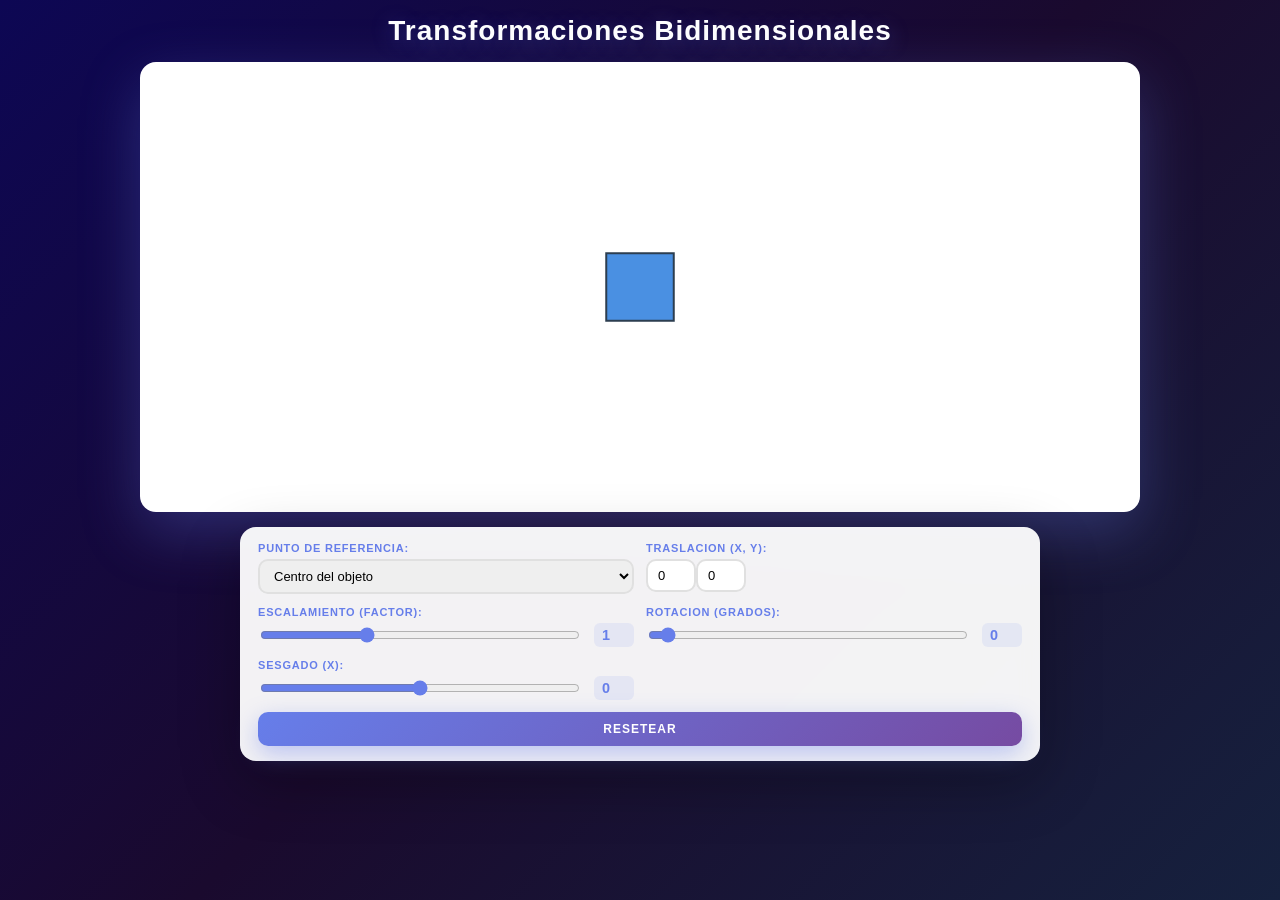
==== index.html @ 239e383e "Mejoras estilos y spans con valores inputs" ====
<!DOCTYPE html>
<html lang="es">
<head>
    <meta charset="UTF-8">
    <title>Transformaciones 2D - Graficacion</title>
    <link rel="stylesheet" href="styles.css">
</head>
<body>

    <h2 id="titulo">Transformaciones Bidimensionales</h2>
    
    <canvas id="canvas"></canvas>

    <div class="controls">
        <div class="control-group">
            <label>Punto de referencia:</label>
            <select id="pivot">
                <option value="center">Centro del objeto</option>
                <option value="vertex">Vertice superior izquierdo (0,0)</option>
                <option value="vertex">Vertice superior derecho (1,0)</option>
                <option value="vertex">Vertice inferior izquierdo (0,1)</option>
                <option value="vertex">Vertice inferior derecho (1,1)</option>
            </select>
        </div>

        <!-- Opciones de Traslación -->
        <div class="control-group">
            <label>Traslacion (X, Y):</label>
            <div style="display:flex">
                <input type="number" id="transX" value="0" style="width:50px">
                <input type="number" id="transY" value="0" style="width:50px">
            </div>
        </div>

        <!-- Opciones de Escalamiento -->
        <div class="control-group">
            <label>Escalamiento (Factor):</label>
            <div class="escalamiento-input-container">
                <input type="range" id="scale" min="0.1" max="3" step="0.1" value="1" oninput="actualizarEscalamiento()">
                <span id="valor-escalamiento" style="font-size: 0.9em;">1</span>
            </div>
        </div>

        <!-- Opciones de Rotación -->
        <div class="control-group">
            <label>Rotacion (Grados):</label>
            <div class="escalamiento-input-container">
                <input type="range" id="rotate" min="0" max="360" value="0" oninput="actualizarRotacion()">
                <span id="valor-rotacion" style="font-size: 0.9em;">0</span>
            </div>
        </div>

        <!-- Opciones de Sesgado -->
        <div class="control-group">
            <label>Sesgado (X):</label>
            <div class="escalamiento-input-container">
                <input type="range" id="skew" min="-2" max="2" step="0.1" value="0" oninput="actualizarSesgado()">
                <span id="valor-sesgado" style="font-size: 0.9em;">0</span>
            </div>
        </div>
        
        <!-- Limpiar estilos dados -->
        <button onclick="resetear()" style="grid-column: span 2;">Resetear</button>
    </div>

    <script src="script.js"></script>
</body>
</html>
---- styles.css ----
:root {
    --primary: #667eea;
    --secondary: #764ba2;
    --accent: #f093fb;
}

* {
    box-sizing: border-box;
}

body {
    font-family: 'Segoe UI', Tahoma, Geneva, Verdana, sans-serif;
    display: flex;
    flex-direction: column;
    align-items: center;
    background: linear-gradient(135deg, #0d0754 0%, #1a0a2e 50%, #16213e 100%);
    padding: 15px;
    margin: 0;
    min-height: 100vh;
    gap: 15px;
}

#titulo {
    color: #fff;
    font-size: 28px;
    font-weight: 700;
    margin: 0;
    text-shadow: 0 4px 20px rgba(102, 126, 234, 0.4);
    letter-spacing: 1px;
}

canvas {
    background: white;
    border-radius: 16px;
    box-shadow: 0 20px 60px rgba(102, 126, 234, 0.3);
    height: 50vh;
    width: 80%;
    transition: box-shadow 0.3s ease;
}

canvas:hover {
    box-shadow: 0 25px 70px rgba(102, 126, 234, 0.5);
}

.controls {
    background: rgba(255, 255, 255, 0.95);
    border-radius: 16px;
    padding: 15px 18px;
    display: grid;
    grid-template-columns: 1fr 1fr;
    gap: 12px;
    box-shadow: 0 20px 60px rgba(0, 0, 0, 0.3);
    backdrop-filter: blur(10px);
    width: 90%;
    max-width: 800px;
}

.control-group {
    display: flex;
    flex-direction: column;
    gap: 5px;
}

.control-group label {
    font-weight: 700;
    color: #333;
    font-size: 11px;
    text-transform: uppercase;
    letter-spacing: 0.8px;
    color: var(--primary);
}

input[type="number"],
input[type="range"],
select {
    padding: 7px 10px;
    border: 2px solid #e0e0e0;
    border-radius: 10px;
    font-size: 13px;
    transition: all 0.3s ease;
    font-weight: 500;
}

input[type="number"],
select {
    width: 100%;
}

input[type="range"] {
    cursor: pointer;
    accent-color: var(--primary);
    height: 6px;
}

input[type="number"]:focus,
input[type="range"]:focus,
select:focus {
    outline: none;
    border-color: var(--primary);
    box-shadow: 0 0 0 4px rgba(102, 126, 234, 0.15);
}

.escalamiento-input-container {
    display: flex;
    align-items: center;
    gap: 12px;
}

.escalamiento-input-container input[type="range"] {
    flex: 1;
}

.escalamiento-input-container span {
    font-weight: 700;
    color: var(--primary);
    min-width: 40px;
    font-size: 13px;
    background: rgba(102, 126, 234, 0.1);
    padding: 4px 8px;
    border-radius: 6px;
}

button {
    grid-column: span 2;
    padding: 10px 14px;
    background: linear-gradient(135deg, var(--primary), var(--secondary));
    color: white;
    border: none;
    border-radius: 10px;
    font-size: 12px;
    font-weight: 700;
    cursor: pointer;
    text-transform: uppercase;
    letter-spacing: 1px;
    box-shadow: 0 8px 25px rgba(102, 126, 234, 0.4);
    transition: all 0.3s ease;
}

button:hover {
    transform: translateY(-3px);
    box-shadow: 0 12px 35px rgba(102, 126, 234, 0.6);
}

button:active {
    transform: translateY(-1px);
}
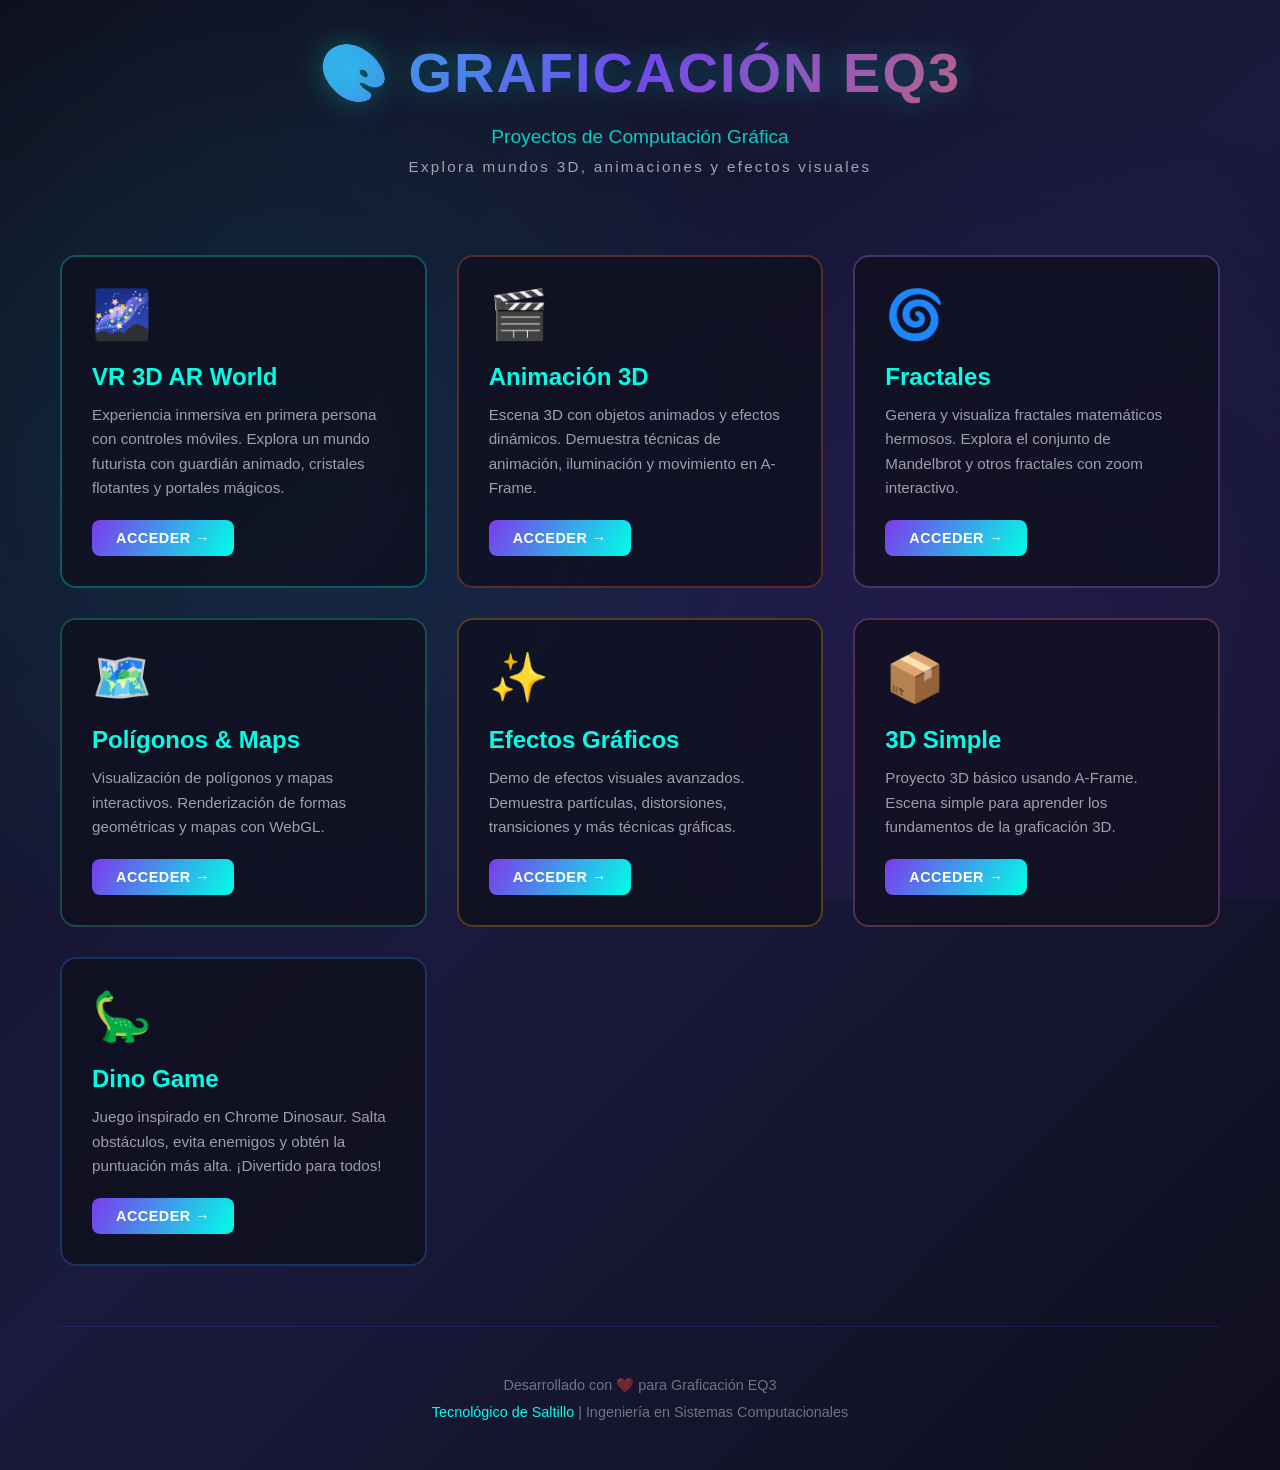
==== commit 252bf724: "Landing" ====
--- a/index.html
+++ b/index.html
@@ -2,67 +2,405 @@
 <html lang="es">
 <head>
     <meta charset="UTF-8">
-    <title>Transformaciones 2D - Graficacion</title>
-    <link rel="stylesheet" href="styles.css">
+    <meta name="viewport" content="width=device-width, initial-scale=1.0">
+    <title>Graficación EQ3 - Proyectos</title>
+    <style>
+        * {
+            margin: 0;
+            padding: 0;
+            box-sizing: border-box;
+        }
+
+        body {
+            font-family: 'Segoe UI', Tahoma, Geneva, Verdana, sans-serif;
+            background: linear-gradient(135deg, #0f0f1e 0%, #1a1a3e 50%, #0f0f1e 100%);
+            color: #ffffff;
+            min-height: 100vh;
+            overflow-x: hidden;
+        }
+
+        /* Animated background */
+        body::before {
+            content: '';
+            position: fixed;
+            top: 0;
+            left: 0;
+            width: 100%;
+            height: 100%;
+            background: radial-gradient(circle at 20% 50%, rgba(0, 255, 231, 0.1) 0%, transparent 50%),
+                        radial-gradient(circle at 80% 80%, rgba(124, 58, 237, 0.1) 0%, transparent 50%);
+            pointer-events: none;
+            z-index: 0;
+            animation: glow 8s ease-in-out infinite;
+        }
+
+        @keyframes glow {
+            0%, 100% {
+                opacity: 0.5;
+            }
+            50% {
+                opacity: 1;
+            }
+        }
+
+        .container {
+            position: relative;
+            z-index: 1;
+            max-width: 1200px;
+            margin: 0 auto;
+            padding: 40px 20px;
+        }
+
+        /* Header */
+        header {
+            text-align: center;
+            margin-bottom: 80px;
+            animation: slideDown 0.8s ease-out;
+        }
+
+        @keyframes slideDown {
+            from {
+                opacity: 0;
+                transform: translateY(-30px);
+            }
+            to {
+                opacity: 1;
+                transform: translateY(0);
+            }
+        }
+
+        h1 {
+            font-size: 3.5rem;
+            margin-bottom: 20px;
+            background: linear-gradient(120deg, #00ffe7, #7c3aed, #ff6b35);
+            -webkit-background-clip: text;
+            -webkit-text-fill-color: transparent;
+            background-clip: text;
+            text-shadow: 0 0 30px rgba(0, 255, 231, 0.3);
+            letter-spacing: 2px;
+        }
+
+        .subtitle {
+            font-size: 1.2rem;
+            color: #00ffe7;
+            opacity: 0.8;
+            margin-bottom: 10px;
+        }
+
+        .tagline {
+            font-size: 0.95rem;
+            color: #ffffff99;
+            letter-spacing: 0.15em;
+        }
+
+        /* Grid */
+        .projects-grid {
+            display: grid;
+            grid-template-columns: repeat(auto-fit, minmax(300px, 1fr));
+            gap: 30px;
+            margin-bottom: 60px;
+        }
+
+        /* Project Card */
+        .project-card {
+            background: rgba(15, 15, 30, 0.8);
+            border: 2px solid rgba(124, 58, 237, 0.3);
+            border-radius: 16px;
+            padding: 30px;
+            cursor: pointer;
+            transition: all 0.4s cubic-bezier(0.4, 0, 0.2, 1);
+            overflow: hidden;
+            position: relative;
+            animation: fadeInUp 0.6s ease-out backwards;
+        }
+
+        .project-card:nth-child(1) { animation-delay: 0.1s; }
+        .project-card:nth-child(2) { animation-delay: 0.2s; }
+        .project-card:nth-child(3) { animation-delay: 0.3s; }
+        .project-card:nth-child(4) { animation-delay: 0.4s; }
+        .project-card:nth-child(5) { animation-delay: 0.5s; }
+        .project-card:nth-child(6) { animation-delay: 0.6s; }
+        .project-card:nth-child(7) { animation-delay: 0.7s; }
+
+        @keyframes fadeInUp {
+            from {
+                opacity: 0;
+                transform: translateY(40px);
+            }
+            to {
+                opacity: 1;
+                transform: translateY(0);
+            }
+        }
+
+        .project-card::before {
+            content: '';
+            position: absolute;
+            top: 0;
+            left: -100%;
+            width: 100%;
+            height: 100%;
+            background: linear-gradient(90deg, transparent, rgba(255, 255, 255, 0.1), transparent);
+            transition: left 0.6s;
+        }
+
+        .project-card:hover::before {
+            left: 100%;
+        }
+
+        .project-card:hover {
+            transform: translateY(-10px);
+            border-color: rgba(0, 255, 231, 0.6);
+            box-shadow: 0 20px 40px rgba(0, 255, 231, 0.2), 
+                        0 0 20px rgba(124, 58, 237, 0.3);
+            background: rgba(15, 15, 30, 0.95);
+        }
+
+        .project-icon {
+            font-size: 3rem;
+            margin-bottom: 20px;
+            display: block;
+        }
+
+        .project-card h2 {
+            font-size: 1.5rem;
+            margin-bottom: 12px;
+            color: #00ffe7;
+            transition: color 0.3s;
+        }
+
+        .project-card:hover h2 {
+            color: #ff6b35;
+        }
+
+        .project-card p {
+            color: #ffffff99;
+            line-height: 1.6;
+            font-size: 0.95rem;
+            margin-bottom: 20px;
+        }
+
+        .project-link {
+            display: inline-block;
+            padding: 10px 24px;
+            background: linear-gradient(120deg, #7c3aed, #00ffe7);
+            border: none;
+            border-radius: 8px;
+            color: white;
+            text-decoration: none;
+            font-weight: 600;
+            cursor: pointer;
+            transition: all 0.3s;
+            font-size: 0.9rem;
+            letter-spacing: 0.5px;
+        }
+
+        .project-link:hover {
+            transform: translate(5px, -2px);
+            box-shadow: 0 10px 25px rgba(0, 255, 231, 0.3);
+        }
+
+        /* Color variations for each card */
+        .project-card:nth-child(1) {
+            border-color: rgba(0, 255, 231, 0.3);
+        }
+        .project-card:nth-child(1):hover {
+            box-shadow: 0 20px 40px rgba(0, 255, 231, 0.2), 0 0 20px rgba(0, 255, 231, 0.3);
+        }
+
+        .project-card:nth-child(2) {
+            border-color: rgba(255, 107, 53, 0.3);
+        }
+        .project-card:nth-child(2):hover {
+            box-shadow: 0 20px 40px rgba(255, 107, 53, 0.2), 0 0 20px rgba(255, 107, 53, 0.3);
+        }
+
+        .project-card:nth-child(3) {
+            border-color: rgba(192, 132, 252, 0.3);
+        }
+        .project-card:nth-child(3):hover {
+            box-shadow: 0 20px 40px rgba(192, 132, 252, 0.2), 0 0 20px rgba(192, 132, 252, 0.3);
+        }
+
+        .project-card:nth-child(4) {
+            border-color: rgba(52, 211, 153, 0.3);
+        }
+        .project-card:nth-child(4):hover {
+            box-shadow: 0 20px 40px rgba(52, 211, 153, 0.2), 0 0 20px rgba(52, 211, 153, 0.3);
+        }
+
+        .project-card:nth-child(5) {
+            border-color: rgba(245, 158, 11, 0.3);
+        }
+        .project-card:nth-child(5):hover {
+            box-shadow: 0 20px 40px rgba(245, 158, 11, 0.2), 0 0 20px rgba(245, 158, 11, 0.3);
+        }
+
+        .project-card:nth-child(6) {
+            border-color: rgba(244, 114, 182, 0.3);
+        }
+        .project-card:nth-child(6):hover {
+            box-shadow: 0 20px 40px rgba(244, 114, 182, 0.2), 0 0 20px rgba(244, 114, 182, 0.3);
+        }
+
+        .project-card:nth-child(7) {
+            border-color: rgba(59, 130, 246, 0.3);
+        }
+        .project-card:nth-child(7):hover {
+            box-shadow: 0 20px 40px rgba(59, 130, 246, 0.2), 0 0 20px rgba(59, 130, 246, 0.3);
+        }
+
+        /* Footer */
+        footer {
+            text-align: center;
+            padding-top: 40px;
+            border-top: 1px solid rgba(124, 58, 237, 0.2);
+            color: #ffffff66;
+            font-size: 0.9rem;
+        }
+
+        footer p {
+            margin: 10px 0;
+        }
+
+        .footer-highlight {
+            color: #00ffe7;
+        }
+
+        /* Responsive */
+        @media (max-width: 768px) {
+            h1 {
+                font-size: 2.5rem;
+            }
+
+            .projects-grid {
+                grid-template-columns: 1fr;
+            }
+
+            header {
+                margin-bottom: 50px;
+            }
+        }
+
+        /* Pulse animation for footer */
+        @keyframes pulse {
+            0%, 100% { opacity: 1; }
+            50% { opacity: 0.5; }
+        }
+
+        .footer-highlight {
+            animation: pulse 2s ease-in-out infinite;
+        }
+    </style>
 </head>
 <body>
-
-    <h2 id="titulo">Transformaciones Bidimensionales</h2>
-    
-    <canvas id="canvas"></canvas>
-
-    <div class="controls">
-        <div class="control-group">
-            <label>Punto de referencia:</label>
-            <select id="pivot">
-                <option value="center">Centro del objeto</option>
-                <option value="vertex">Vertice superior izquierdo (0,0)</option>
-                <option value="vertex">Vertice superior derecho (1,0)</option>
-                <option value="vertex">Vertice inferior izquierdo (0,1)</option>
-                <option value="vertex">Vertice inferior derecho (1,1)</option>
-            </select>
+    <div class="container">
+        <header>
+            <h1>🎨 GRAFICACIÓN EQ3</h1>
+            <p class="subtitle">Proyectos de Computación Gráfica</p>
+            <p class="tagline">Explora mundos 3D, animaciones y efectos visuales</p>
+        </header>
+
+        <div class="projects-grid">
+            <!-- VR 3D -->
+            <div class="project-card">
+                <span class="project-icon">🌌</span>
+                <h2>VR 3D AR World</h2>
+                <p>Experiencia inmersiva en primera persona con controles móviles. Explora un mundo futurista con guardián animado, cristales flotantes y portales mágicos.</p>
+                <a href="VR 3D/index.html" class="project-link">ACCEDER →</a>
+            </div>
+
+            <!-- Animación 3D -->
+            <div class="project-card">
+                <span class="project-icon">🎬</span>
+                <h2>Animación 3D</h2>
+                <p>Escena 3D con objetos animados y efectos dinámicos. Demuestra técnicas de animación, iluminación y movimiento en A-Frame.</p>
+                <a href="animacion_3D/index.html" class="project-link">ACCEDER →</a>
+            </div>
+
+            <!-- Fractales -->
+            <div class="project-card">
+                <span class="project-icon">🌀</span>
+                <h2>Fractales</h2>
+                <p>Genera y visualiza fractales matemáticos hermosos. Explora el conjunto de Mandelbrot y otros fractales con zoom interactivo.</p>
+                <a href="Fractal/fractal.html" class="project-link">ACCEDER →</a>
+            </div>
+
+            <!-- Polígonos & Maps -->
+            <div class="project-card">
+                <span class="project-icon">🗺️</span>
+                <h2>Polígonos & Maps</h2>
+                <p>Visualización de polígonos y mapas interactivos. Renderización de formas geométricas y mapas con WebGL.</p>
+                <a href="Poligonos_Maps/index.html" class="project-link">ACCEDER →</a>
+            </div>
+
+            <!-- Efectos Gráficos -->
+            <div class="project-card">
+                <span class="project-icon">✨</span>
+                <h2>Efectos Gráficos</h2>
+                <p>Demo de efectos visuales avanzados. Demuestra partículas, distorsiones, transiciones y más técnicas gráficas.</p>
+                <a href="Efectos_Graficos/index.html" class="project-link">ACCEDER →</a>
+            </div>
+
+            <!-- 3D Simple -->
+            <div class="project-card">
+                <span class="project-icon">📦</span>
+                <h2>3D Simple</h2>
+                <p>Proyecto 3D básico usando A-Frame. Escena simple para aprender los fundamentos de la graficación 3D.</p>
+                <a href="3D/index.html" class="project-link">ACCEDER →</a>
+            </div>
+
+            <!-- Dino Game -->
+            <div class="project-card">
+                <span class="project-icon">🦕</span>
+                <h2>Dino Game</h2>
+                <p>Juego inspirado en Chrome Dinosaur. Salta obstáculos, evita enemigos y obtén la puntuación más alta. ¡Divertido para todos!</p>
+                <a href="DinoGame/index.html" class="project-link">ACCEDER →</a>
+            </div>
         </div>
 
-        <!-- Opciones de Traslación -->
-        <div class="control-group">
-            <label>Traslacion (X, Y):</label>
-            <div style="display:flex">
-                <input type="number" id="transX" value="0" style="width:50px">
-                <input type="number" id="transY" value="0" style="width:50px">
-            </div>
-        </div>
-
-        <!-- Opciones de Escalamiento -->
-        <div class="control-group">
-            <label>Escalamiento (Factor):</label>
-            <div class="escalamiento-input-container">
-                <input type="range" id="scale" min="0.1" max="3" step="0.1" value="1" oninput="actualizarEscalamiento()">
-                <span id="valor-escalamiento" style="font-size: 0.9em;">1</span>
-            </div>
-        </div>
-
-        <!-- Opciones de Rotación -->
-        <div class="control-group">
-            <label>Rotacion (Grados):</label>
-            <div class="escalamiento-input-container">
-                <input type="range" id="rotate" min="0" max="360" value="0" oninput="actualizarRotacion()">
-                <span id="valor-rotacion" style="font-size: 0.9em;">0</span>
-            </div>
-        </div>
-
-        <!-- Opciones de Sesgado -->
-        <div class="control-group">
-            <label>Sesgado (X):</label>
-            <div class="escalamiento-input-container">
-                <input type="range" id="skew" min="-2" max="2" step="0.1" value="0" oninput="actualizarSesgado()">
-                <span id="valor-sesgado" style="font-size: 0.9em;">0</span>
-            </div>
-        </div>
-        
-        <!-- Limpiar estilos dados -->
-        <button onclick="resetear()" style="grid-column: span 2;">Resetear</button>
+        <footer>
+            <p>Desarrollado con ❤️ para Graficación EQ3</p>
+            <p><span class="footer-highlight">Tecnológico de Saltillo</span> | Ingeniería en Sistemas Computacionales</p>
+        </footer>
     </div>
 
-    <script src="script.js"></script>
+    <script>
+        // Smooth scroll behavior
+        document.querySelectorAll('a[href^="#"]').forEach(anchor => {
+            anchor.addEventListener('click', function (e) {
+                e.preventDefault();
+                const target = document.querySelector(this.getAttribute('href'));
+                if (target) {
+                    target.scrollIntoView({ behavior: 'smooth' });
+                }
+            });
+        });
+
+        // Particle effect on card hover (opcional)
+        const cards = document.querySelectorAll('.project-card');
+        cards.forEach(card => {
+            card.addEventListener('mouseenter', (e) => {
+                const rect = card.getBoundingClientRect();
+                const x = e.clientX - rect.left;
+                const y = e.clientY - rect.top;
+
+                const sparkle = document.createElement('div');
+                sparkle.style.position = 'absolute';
+                sparkle.style.left = x + 'px';
+                sparkle.style.top = y + 'px';
+                sparkle.style.width = '10px';
+                sparkle.style.height = '10px';
+                sparkle.style.borderRadius = '50%';
+                sparkle.style.background = 'radial-gradient(circle, #00ffe7, transparent)';
+                sparkle.style.pointerEvents = 'none';
+                sparkle.style.opacity = '0.8';
+                
+                card.appendChild(sparkle);
+                
+                setTimeout(() => sparkle.remove(), 300);
+            });
+        });
+    </script>
 </body>
-</html>+</html>
